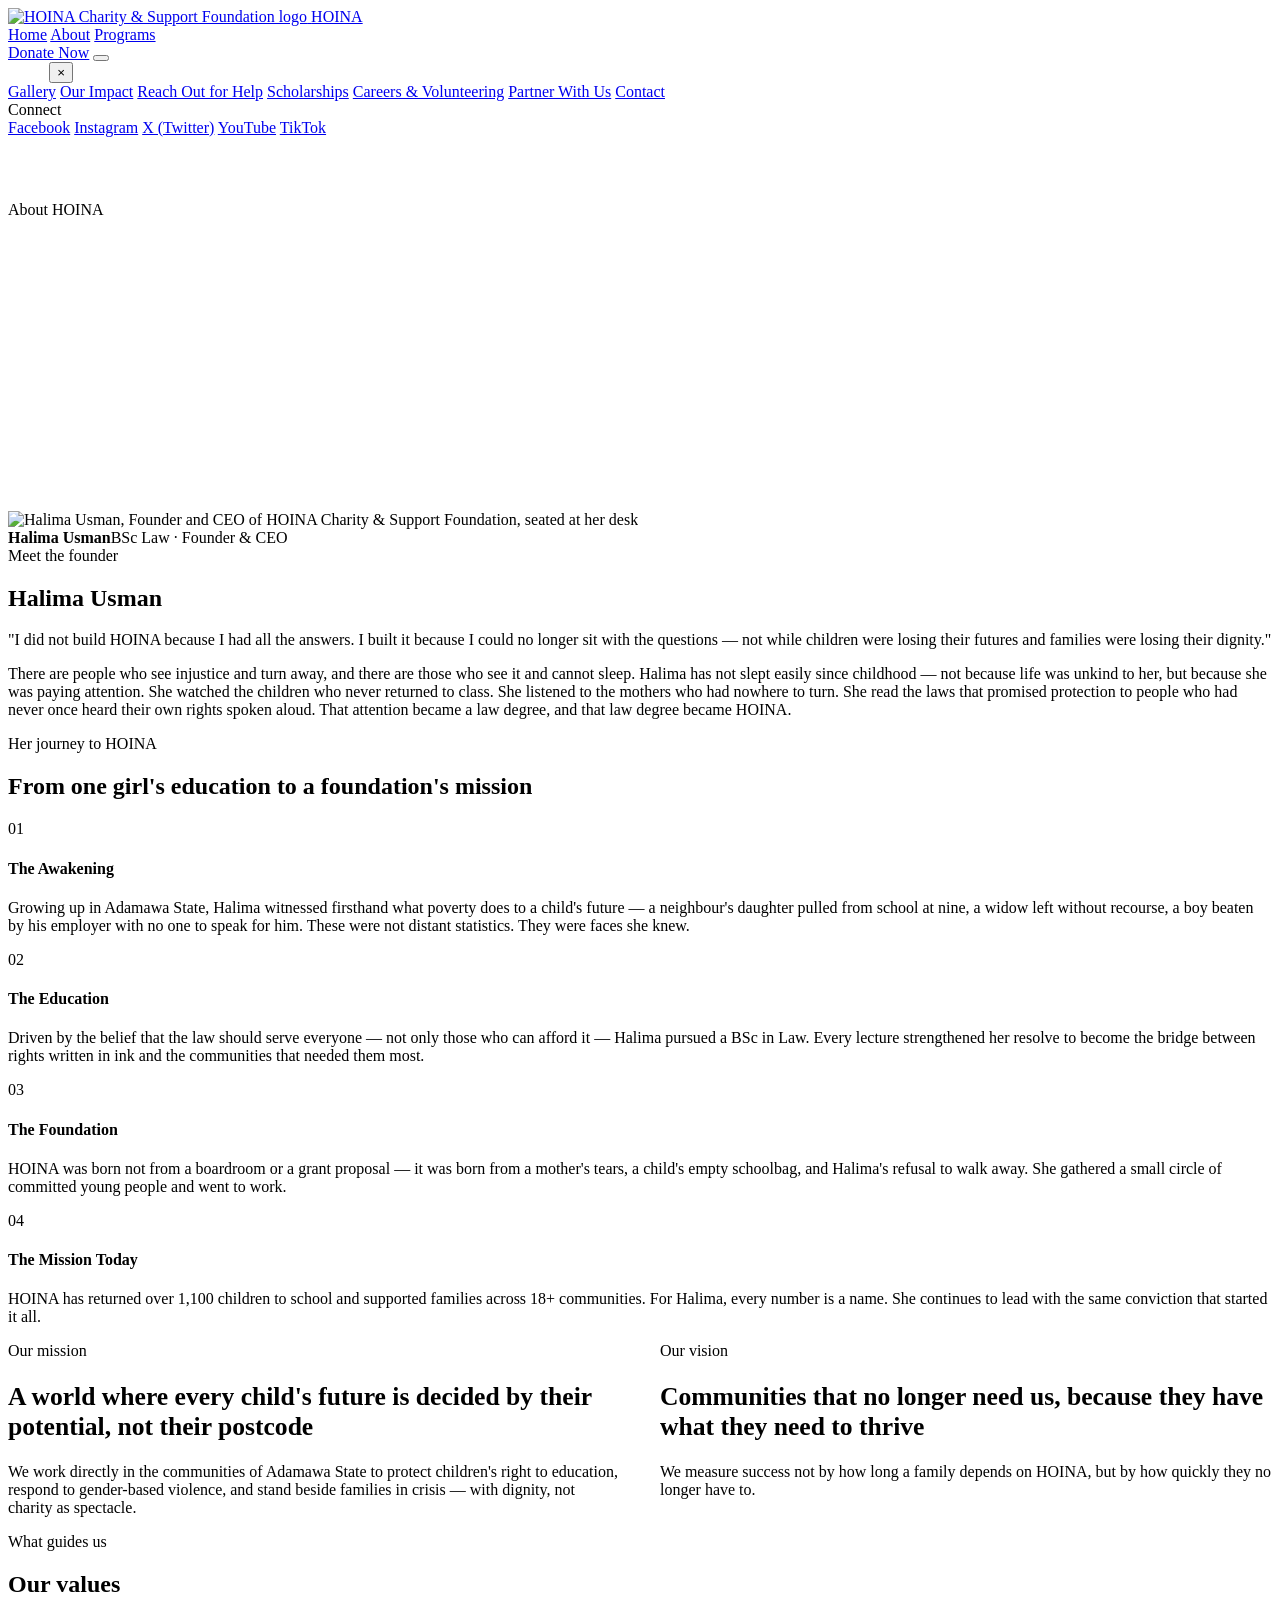
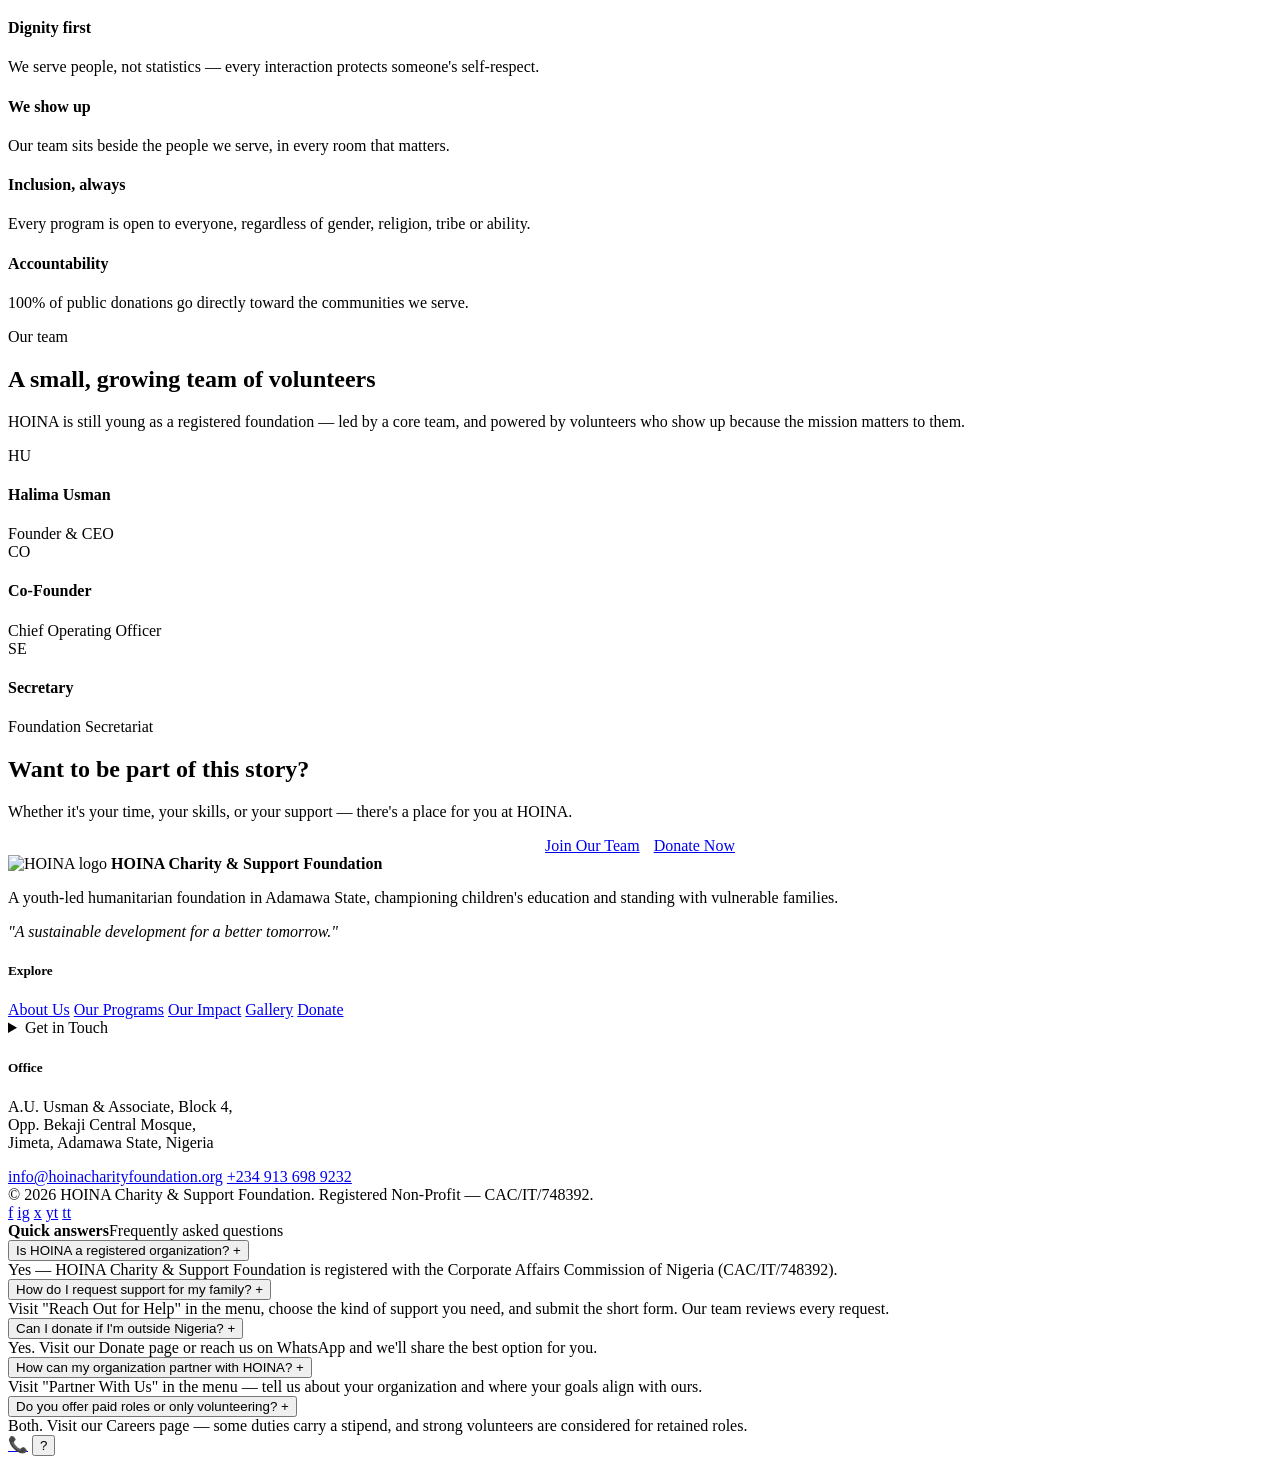
==== about.html @ e1d232d6 "Add files via upload" ====
<!doctype html>
<html lang="en">
<head>
<meta charset="UTF-8">
<meta name="viewport" content="width=device-width, initial-scale=1.0">
<title>About HOINA — Our Story &amp; Founder</title>
<meta name="description" content="Meet Halima Usman, founder of HOINA Charity & Support Foundation, and the story behind a youth-led humanitarian movement in Adamawa State.">
<link rel="icon" href="assets/img/logo.jpg">
<link rel="stylesheet" href="assets/css/styles.css">
</head>
<body>

<!-- ================= HEADER ================= -->
<header class="site-header">
  <div class="header-inner">
    <a href="index.html" class="brand">
      <img src="assets/img/logo.jpg" alt="HOINA Charity & Support Foundation logo">
      <span class="brand-name">HOINA</span>
    </a>
    <nav class="main-nav">
      <a href="index.html" class="nav-link">Home</a>
      <a href="about.html" class="nav-link">About</a>
      <a href="programs.html" class="nav-link">Programs</a>
    </nav>
    <div class="header-actions">
      <a href="donate.html" class="btn btn-primary">Donate Now</a>
      <button class="hamburger-btn" aria-expanded="false" aria-label="Open menu">
        <span></span><span></span><span></span>
      </button>
    </div>
  </div>
</header>

<div class="scrim"></div>
<nav class="mega-menu" aria-label="Full site menu">
  <div class="mega-menu-head">
    <span class="brand-name" style="color:#fff">Menu</span>
    <button class="mega-menu-close" aria-label="Close menu">&times;</button>
  </div>
  <a href="gallery.html">Gallery</a>
  <a href="impact.html">Our Impact</a>
  <a href="get-support.html">Reach Out for Help</a>
  <a href="scholarship.html">Scholarships</a>
  <a href="careers.html">Careers &amp; Volunteering</a>
  <a href="partner.html">Partner With Us</a>
  <a href="contact.html">Contact</a>
  <div class="menu-note">Connect</div>
  <a href="#">Facebook</a>
  <a href="#">Instagram</a>
  <a href="#">X (Twitter)</a>
  <a href="#">YouTube</a>
  <a href="#">TikTok</a>
</nav>

<!-- ================= PAGE INTRO ================= -->
<section class="section-dark" style="padding:64px 0 56px;">
  <div class="wrap" style="max-width:760px;">
    <div class="kicker">About HOINA</div>
    <h1 style="color:#fff;font-size:clamp(2rem,4vw,2.8rem);">Built by someone who refused to look away</h1>
    <p style="color:rgba(255,255,255,.78);margin-top:14px;font-size:1.08rem;">HOINA is not a foreign idea parachuted into Adamawa State. It is a daughter of this land, built by someone who knows its pain — and believes, with every fibre of her legal training, that it deserves better.</p>
  </div>
</section>

<!-- ================= FOUNDER STORY ================= -->
<section>
  <div class="wrap founder-block">
    <div class="founder-photo">
      <img src="assets/img/founder-halima.jpg" alt="Halima Usman, Founder and CEO of HOINA Charity & Support Foundation, seated at her desk">
      <div class="tag"><strong>Halima Usman</strong><span>BSc Law · Founder &amp; CEO</span></div>
    </div>
    <div>
      <div class="kicker">Meet the founder</div>
      <h2>Halima Usman</h2>
      <p class="pull-quote">"I did not build HOINA because I had all the answers. I built it because I could no longer sit with the questions — not while children were losing their futures and families were losing their dignity."</p>
      <p style="color:var(--slate);">There are people who see injustice and turn away, and there are those who see it and cannot sleep. Halima has not slept easily since childhood — not because life was unkind to her, but because she was paying attention. She watched the children who never returned to class. She listened to the mothers who had nowhere to turn. She read the laws that promised protection to people who had never once heard their own rights spoken aloud. That attention became a law degree, and that law degree became HOINA.</p>
    </div>
  </div>
</section>

<!-- ================= JOURNEY TIMELINE ================= -->
<section class="section-alt">
  <div class="wrap">
    <div class="section-head">
      <div class="kicker">Her journey to HOINA</div>
      <h2>From one girl's education to a foundation's mission</h2>
    </div>
    <div class="timeline">
      <div class="timeline-item">
        <span class="num">01</span>
        <h4>The Awakening</h4>
        <p>Growing up in Adamawa State, Halima witnessed firsthand what poverty does to a child's future — a neighbour's daughter pulled from school at nine, a widow left without recourse, a boy beaten by his employer with no one to speak for him. These were not distant statistics. They were faces she knew.</p>
      </div>
      <div class="timeline-item">
        <span class="num">02</span>
        <h4>The Education</h4>
        <p>Driven by the belief that the law should serve everyone — not only those who can afford it — Halima pursued a BSc in Law. Every lecture strengthened her resolve to become the bridge between rights written in ink and the communities that needed them most.</p>
      </div>
      <div class="timeline-item">
        <span class="num">03</span>
        <h4>The Foundation</h4>
        <p>HOINA was born not from a boardroom or a grant proposal — it was born from a mother's tears, a child's empty schoolbag, and Halima's refusal to walk away. She gathered a small circle of committed young people and went to work.</p>
      </div>
      <div class="timeline-item">
        <span class="num">04</span>
        <h4>The Mission Today</h4>
        <p>HOINA has returned over 1,100 children to school and supported families across 18+ communities. For Halima, every number is a name. She continues to lead with the same conviction that started it all.</p>
      </div>
    </div>
  </div>
</section>

<!-- ================= MISSION / VISION ================= -->
<section>
  <div class="wrap" style="display:grid;grid-template-columns:1fr 1fr;gap:40px;">
    <div>
      <div class="kicker">Our mission</div>
      <h2 style="font-size:1.6rem;">A world where every child's future is decided by their potential, not their postcode</h2>
      <p style="color:var(--slate);margin-top:12px;">We work directly in the communities of Adamawa State to protect children's right to education, respond to gender-based violence, and stand beside families in crisis — with dignity, not charity as spectacle.</p>
    </div>
    <div>
      <div class="kicker">Our vision</div>
      <h2 style="font-size:1.6rem;">Communities that no longer need us, because they have what they need to thrive</h2>
      <p style="color:var(--slate);margin-top:12px;">We measure success not by how long a family depends on HOINA, but by how quickly they no longer have to.</p>
    </div>
  </div>
</section>

<!-- ================= VALUES ================= -->
<section class="section-alt">
  <div class="wrap">
    <div class="section-head">
      <div class="kicker">What guides us</div>
      <h2>Our values</h2>
    </div>
    <div class="value-grid">
      <div class="value-card"><span class="dot" style="background:var(--blue)"></span><h4>Dignity first</h4><p>We serve people, not statistics — every interaction protects someone's self-respect.</p></div>
      <div class="value-card"><span class="dot" style="background:var(--magenta)"></span><h4>We show up</h4><p>Our team sits beside the people we serve, in every room that matters.</p></div>
      <div class="value-card"><span class="dot" style="background:var(--violet)"></span><h4>Inclusion, always</h4><p>Every program is open to everyone, regardless of gender, religion, tribe or ability.</p></div>
      <div class="value-card"><span class="dot" style="background:var(--orange)"></span><h4>Accountability</h4><p>100% of public donations go directly toward the communities we serve.</p></div>
    </div>
  </div>
</section>

<!-- ================= TEAM ================= -->
<section>
  <div class="wrap">
    <div class="section-head">
      <div class="kicker">Our team</div>
      <h2>A small, growing team of volunteers</h2>
      <p>HOINA is still young as a registered foundation — led by a core team, and powered by volunteers who show up because the mission matters to them.</p>
    </div>
    <div class="team-grid">
      <div class="team-card">
        <div class="avatar">HU</div>
        <h4>Halima Usman</h4>
        <span>Founder &amp; CEO</span>
      </div>
      <div class="team-card">
        <div class="avatar">CO</div>
        <h4>Co-Founder</h4>
        <span>Chief Operating Officer</span>
      </div>
      <div class="team-card">
        <div class="avatar">SE</div>
        <h4>Secretary</h4>
        <span>Foundation Secretariat</span>
      </div>
    </div>
  </div>
</section>

<!-- ================= CTA ================= -->
<section class="cta-banner">
  <h2>Want to be part of this story?</h2>
  <p>Whether it's your time, your skills, or your support — there's a place for you at HOINA.</p>
  <div style="display:flex;gap:14px;justify-content:center;flex-wrap:wrap;">
    <a href="careers.html" class="btn btn-primary">Join Our Team</a>
    <a href="donate.html" class="btn btn-outline">Donate Now</a>
  </div>
</section>

<!-- ================= FOOTER ================= -->
<footer class="site-footer">
  <div class="wrap footer-grid">
    <div class="footer-col">
      <div class="footer-brand">
        <img src="assets/img/logo.jpg" alt="HOINA logo">
        <strong>HOINA Charity &amp; Support Foundation</strong>
      </div>
      <p>A youth-led humanitarian foundation in Adamawa State, championing children's education and standing with vulnerable families.</p>
      <p style="font-style:italic;color:var(--gold)">"A sustainable development for a better tomorrow."</p>
    </div>
    <div class="footer-col">
      <h5>Explore</h5>
      <a href="about.html">About Us</a>
      <a href="programs.html">Our Programs</a>
      <a href="impact.html">Our Impact</a>
      <a href="gallery.html">Gallery</a>
      <a href="donate.html">Donate</a>
    </div>
    <div class="footer-col">
      <details class="footer-dropdown">
        <summary>Get in Touch</summary>
        <a href="careers.html">Careers &amp; Volunteering</a>
        <a href="scholarship.html">Scholarships</a>
        <a href="get-support.html">Reach Out for Help</a>
        <a href="partner.html">Partner With Us</a>
        <a href="contact.html">Contact Us</a>
      </details>
    </div>
    <div class="footer-col">
      <h5>Office</h5>
      <p>A.U. Usman &amp; Associate, Block 4,<br>Opp. Bekaji Central Mosque,<br>Jimeta, Adamawa State, Nigeria</p>
      <a href="mailto:info@hoinacharityfoundation.org">info@hoinacharityfoundation.org</a>
      <a href="tel:+2349136989232">+234 913 698 9232</a>
    </div>
  </div>
  <div class="wrap footer-bottom">
    <span>© 2026 HOINA Charity &amp; Support Foundation. Registered Non-Profit — CAC/IT/748392.</span>
    <div class="footer-social">
      <a href="#" aria-label="Facebook">f</a>
      <a href="#" aria-label="Instagram">ig</a>
      <a href="#" aria-label="X">x</a>
      <a href="#" aria-label="YouTube">yt</a>
      <a href="#" aria-label="TikTok">tt</a>
    </div>
  </div>
</footer>

<!-- ================= FLOATING WIDGETS ================= -->
<div class="float-stack">
  <div class="faq-panel">
    <div class="faq-head"><strong>Quick answers</strong><span>Frequently asked questions</span></div>
    <div class="faq-body">
      <div class="faq-item">
        <button class="faq-q">Is HOINA a registered organization? <span>+</span></button>
        <div class="faq-a">Yes — HOINA Charity &amp; Support Foundation is registered with the Corporate Affairs Commission of Nigeria (CAC/IT/748392).</div>
      </div>
      <div class="faq-item">
        <button class="faq-q">How do I request support for my family? <span>+</span></button>
        <div class="faq-a">Visit "Reach Out for Help" in the menu, choose the kind of support you need, and submit the short form. Our team reviews every request.</div>
      </div>
      <div class="faq-item">
        <button class="faq-q">Can I donate if I'm outside Nigeria? <span>+</span></button>
        <div class="faq-a">Yes. Visit our Donate page or reach us on WhatsApp and we'll share the best option for you.</div>
      </div>
      <div class="faq-item">
        <button class="faq-q">How can my organization partner with HOINA? <span>+</span></button>
        <div class="faq-a">Visit "Partner With Us" in the menu — tell us about your organization and where your goals align with ours.</div>
      </div>
      <div class="faq-item">
        <button class="faq-q">Do you offer paid roles or only volunteering? <span>+</span></button>
        <div class="faq-a">Both. Visit our Careers page — some duties carry a stipend, and strong volunteers are considered for retained roles.</div>
      </div>
    </div>
  </div>
  <a class="float-btn float-whatsapp" href="https://wa.me/2349136989232" target="_blank" rel="noopener" aria-label="Chat on WhatsApp">&#128222;</a>
  <button class="float-btn float-faq" aria-label="Open frequently asked questions">?</button>
</div>

<script src="assets/js/main.js"></script>
</body>
</html>
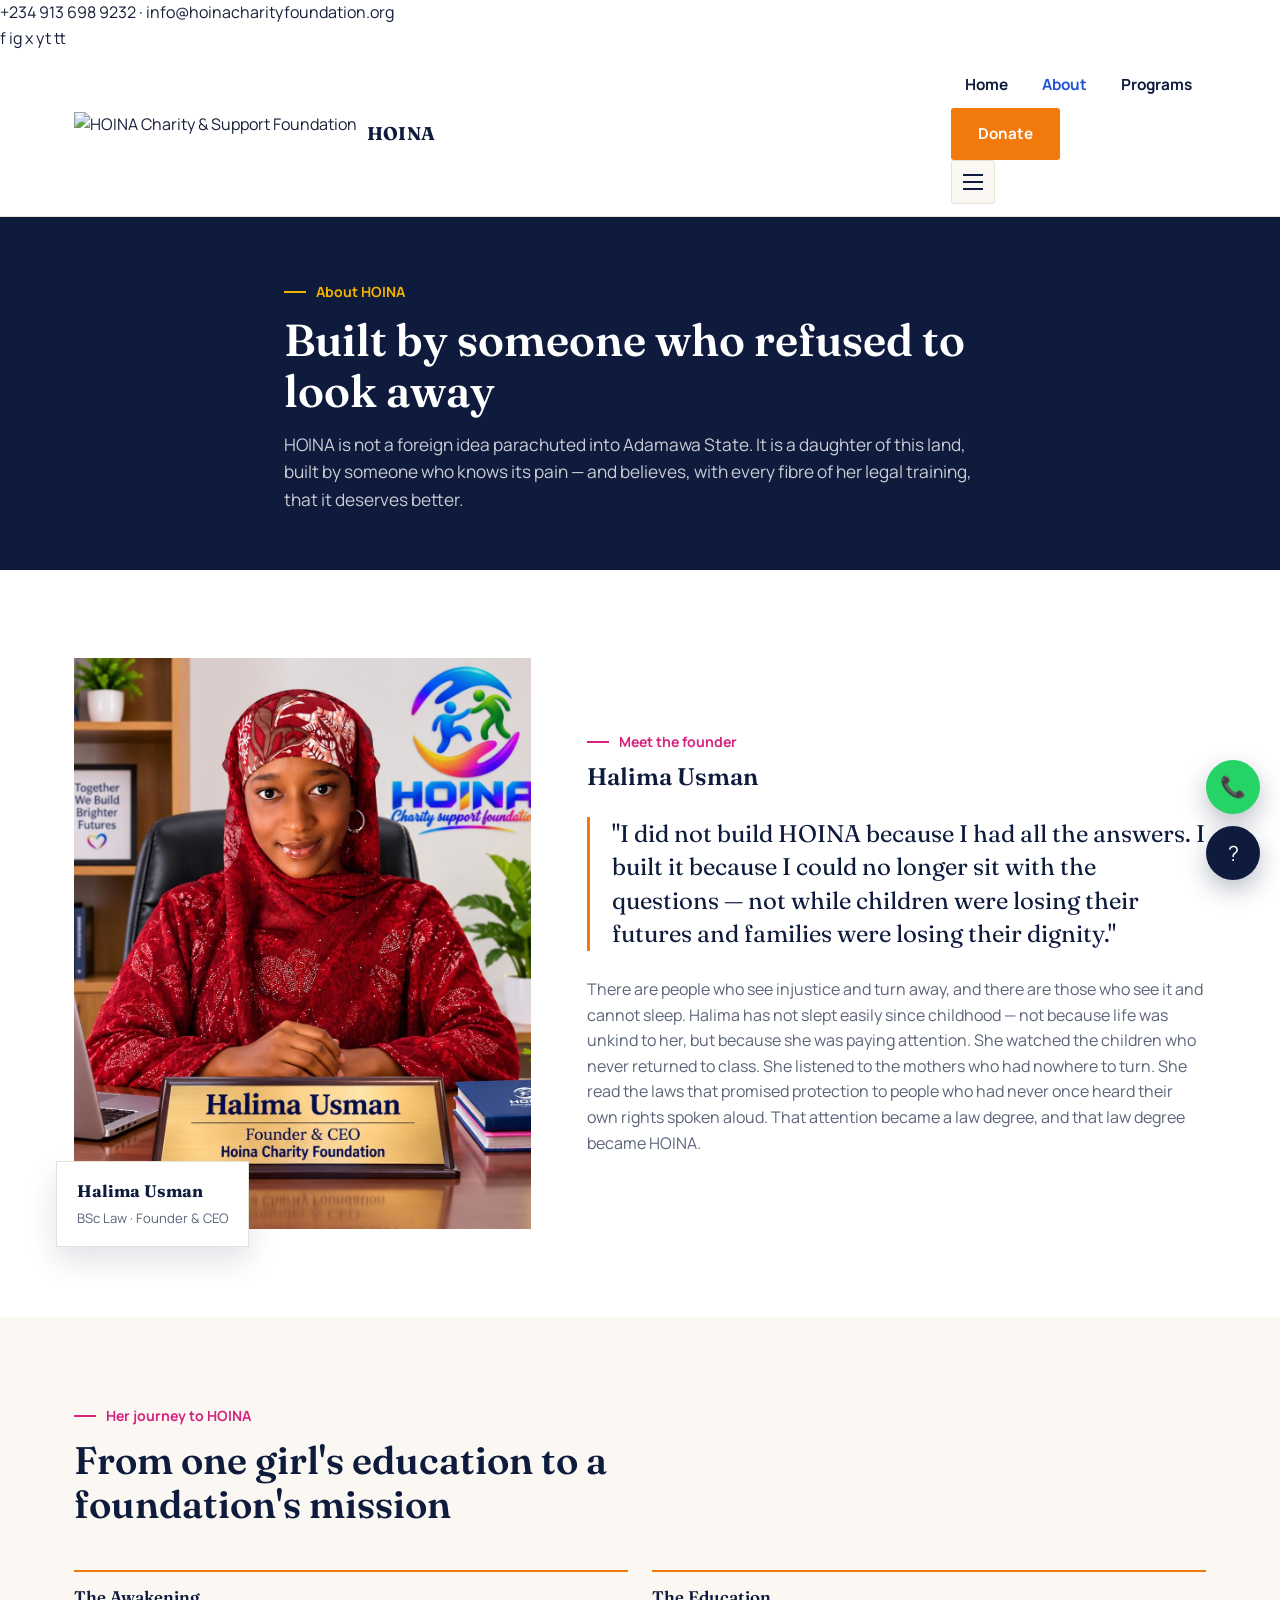
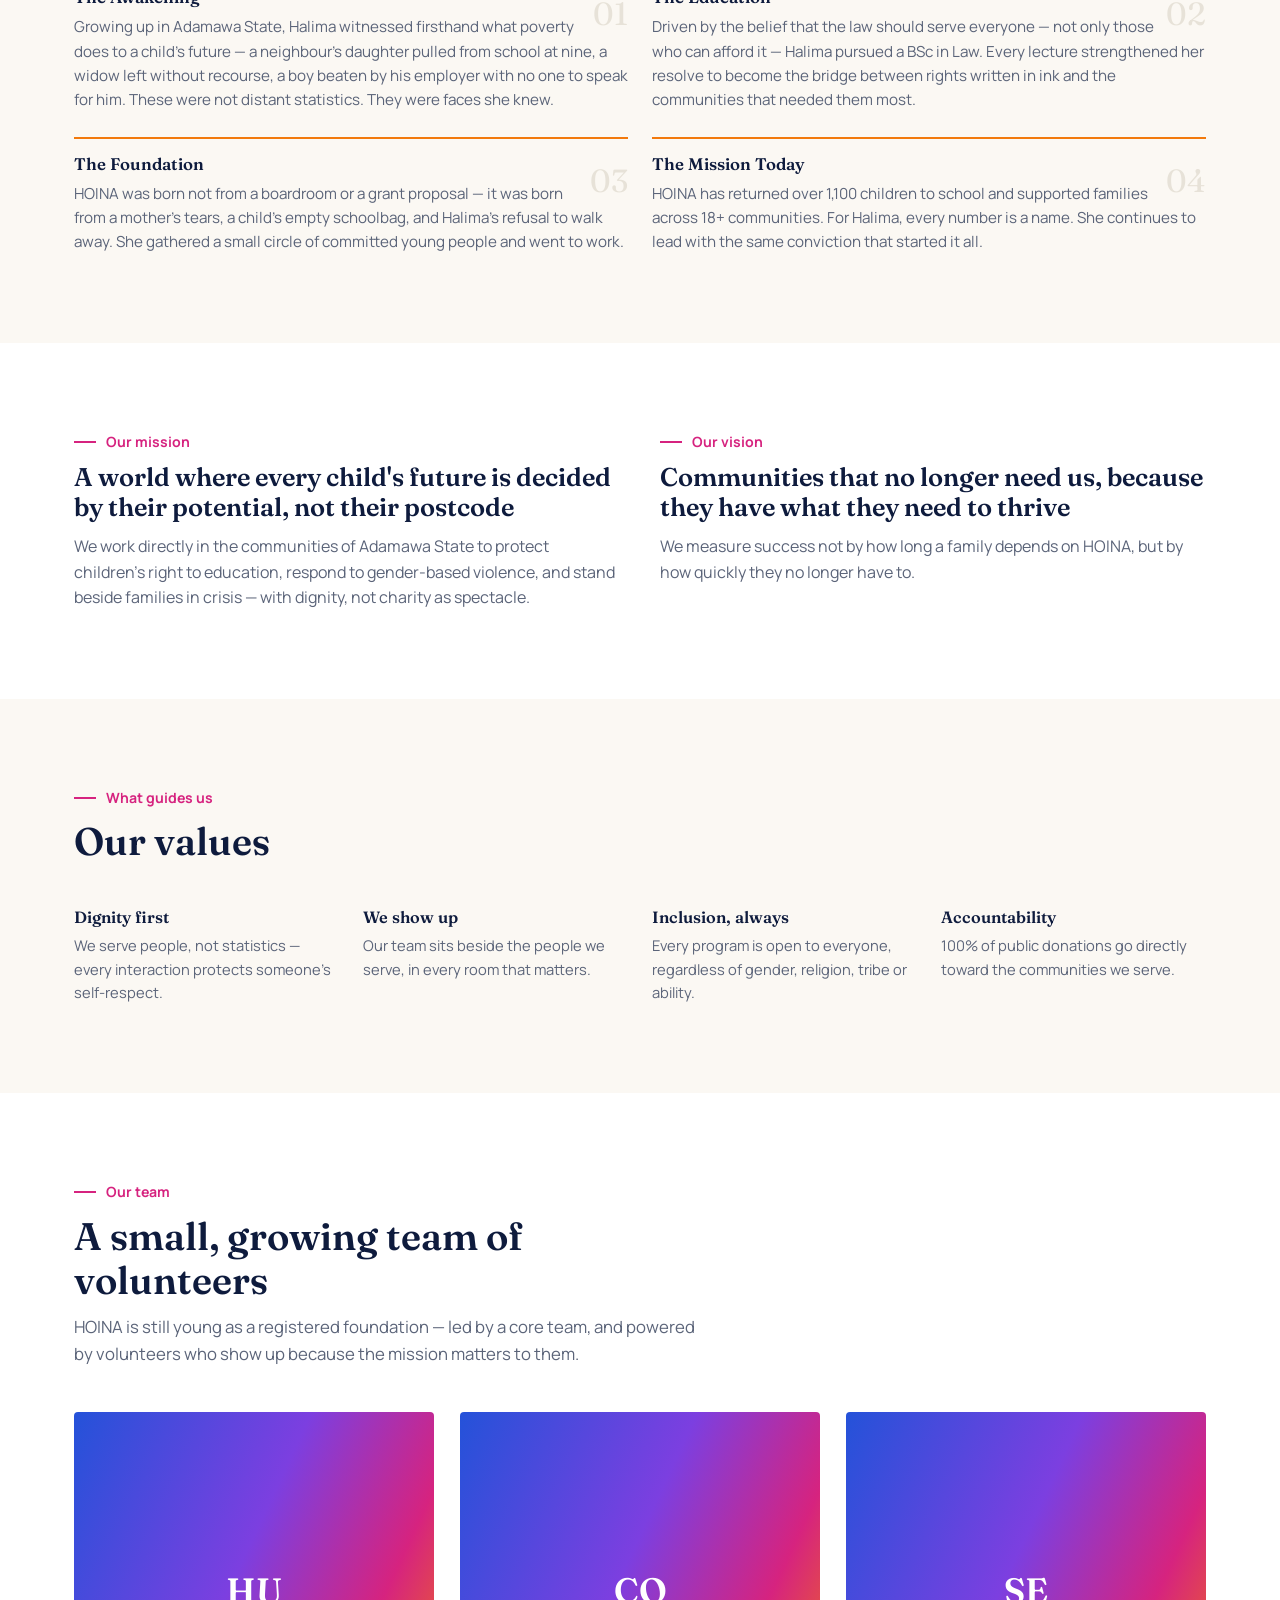
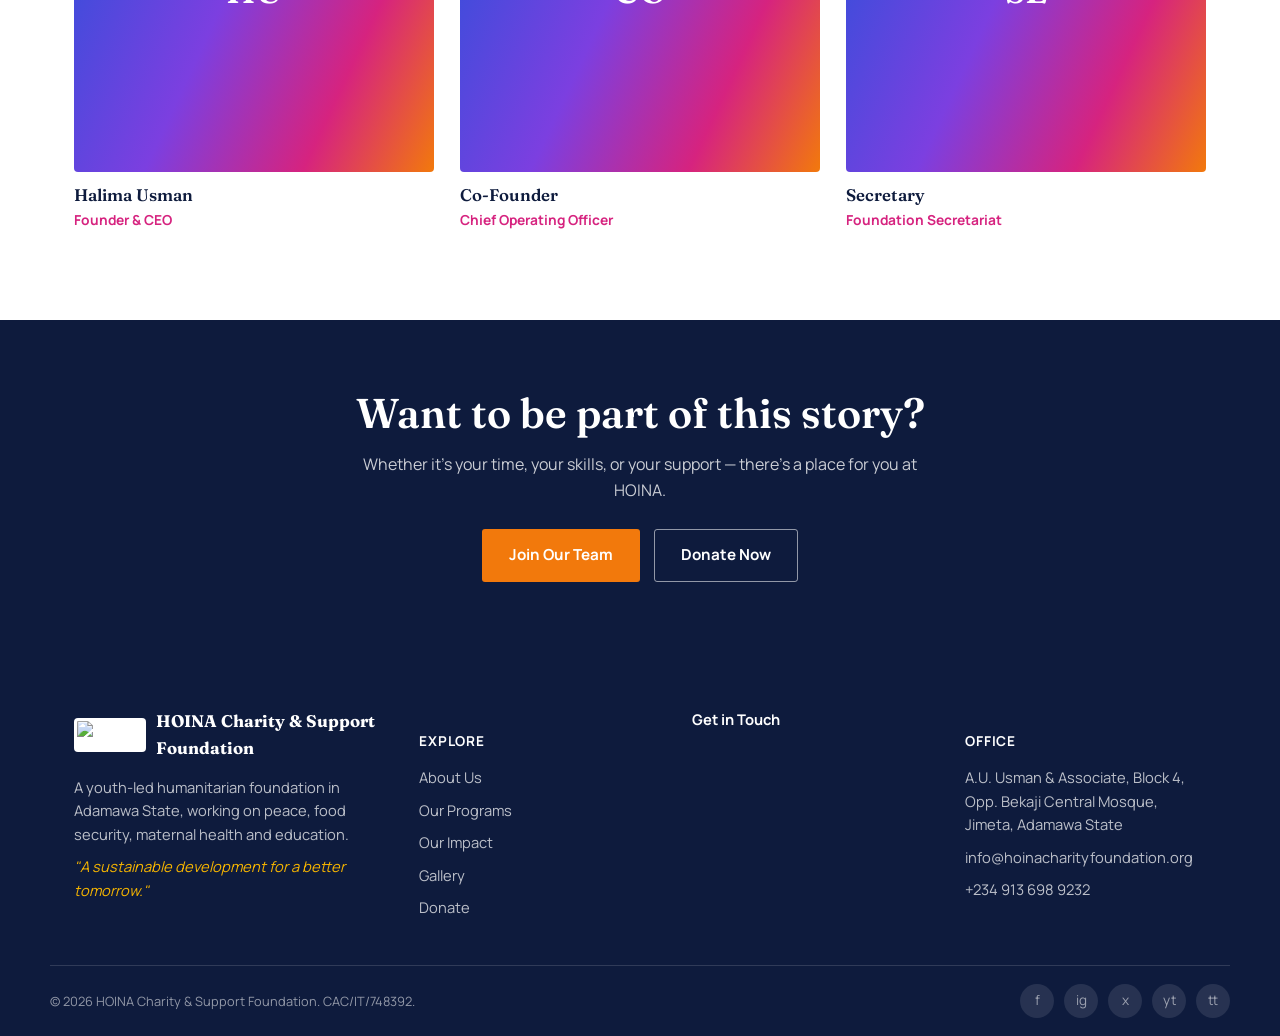
==== commit 6d4dc332: "Add files via upload" ====
--- a/about.html
+++ b/about.html
@@ -5,25 +5,43 @@
 <meta name="viewport" content="width=device-width, initial-scale=1.0">
 <title>About HOINA — Our Story &amp; Founder</title>
 <meta name="description" content="Meet Halima Usman, founder of HOINA Charity & Support Foundation, and the story behind a youth-led humanitarian movement in Adamawa State.">
-<link rel="icon" href="assets/img/logo.jpg">
+<link rel="icon" href="assets/img/icon-only.png">
 <link rel="stylesheet" href="assets/css/styles.css">
 </head>
 <body>
+
+<!-- ================= TOP BAR ================= -->
+<div class="top-bar">
+  <div class="top-bar-inner">
+    <div class="top-bar-contact">
+      <a href="tel:+2349136989232">+234 913 698 9232</a>
+      <span class="hide-mobile">·</span>
+      <a href="mailto:info@hoinacharityfoundation.org" class="hide-mobile">info@hoinacharityfoundation.org</a>
+    </div>
+    <div class="top-bar-social">
+      <a href="https://facebook.com" target="_blank" rel="noopener" aria-label="Facebook">f</a>
+      <a href="https://instagram.com" target="_blank" rel="noopener" aria-label="Instagram">ig</a>
+      <a href="https://x.com" target="_blank" rel="noopener" aria-label="X">x</a>
+      <a href="https://youtube.com" target="_blank" rel="noopener" aria-label="YouTube">yt</a>
+      <a href="https://tiktok.com" target="_blank" rel="noopener" aria-label="TikTok">tt</a>
+    </div>
+  </div>
+</div>
 
 <!-- ================= HEADER ================= -->
 <header class="site-header">
   <div class="header-inner">
     <a href="index.html" class="brand">
-      <img src="assets/img/logo.jpg" alt="HOINA Charity & Support Foundation logo">
+      <img src="assets/img/icon-only.png" alt="HOINA Charity & Support Foundation">
       <span class="brand-name">HOINA</span>
     </a>
-    <nav class="main-nav">
-      <a href="index.html" class="nav-link">Home</a>
-      <a href="about.html" class="nav-link">About</a>
-      <a href="programs.html" class="nav-link">Programs</a>
-    </nav>
-    <div class="header-actions">
-      <a href="donate.html" class="btn btn-primary">Donate Now</a>
+    <div class="nav-actions-group">
+      <nav class="main-nav">
+        <a href="index.html" class="nav-link">Home</a>
+        <a href="about.html" class="nav-link">About</a>
+        <a href="programs.html" class="nav-link">Programs</a>
+      </nav>
+      <a href="donate.html" class="btn btn-primary header-donate">Donate</a>
       <button class="hamburger-btn" aria-expanded="false" aria-label="Open menu">
         <span></span><span></span><span></span>
       </button>
@@ -37,6 +55,7 @@
     <span class="brand-name" style="color:#fff">Menu</span>
     <button class="mega-menu-close" aria-label="Close menu">&times;</button>
   </div>
+  <a href="programs.html">Our Programs</a>
   <a href="gallery.html">Gallery</a>
   <a href="impact.html">Our Impact</a>
   <a href="get-support.html">Reach Out for Help</a>
@@ -45,11 +64,11 @@
   <a href="partner.html">Partner With Us</a>
   <a href="contact.html">Contact</a>
   <div class="menu-note">Connect</div>
-  <a href="#">Facebook</a>
-  <a href="#">Instagram</a>
-  <a href="#">X (Twitter)</a>
-  <a href="#">YouTube</a>
-  <a href="#">TikTok</a>
+  <a href="https://facebook.com" target="_blank" rel="noopener">Facebook</a>
+  <a href="https://instagram.com" target="_blank" rel="noopener">Instagram</a>
+  <a href="https://x.com" target="_blank" rel="noopener">X (Twitter)</a>
+  <a href="https://youtube.com" target="_blank" rel="noopener">YouTube</a>
+  <a href="https://tiktok.com" target="_blank" rel="noopener">TikTok</a>
 </nav>
 
 <!-- ================= PAGE INTRO ================= -->
@@ -181,13 +200,14 @@
 
 <!-- ================= FOOTER ================= -->
 <footer class="site-footer">
+  <div class="footer-inner-pad">
   <div class="wrap footer-grid">
     <div class="footer-col">
       <div class="footer-brand">
-        <img src="assets/img/logo.jpg" alt="HOINA logo">
+        <img src="assets/img/icon-only.png" alt="HOINA logo">
         <strong>HOINA Charity &amp; Support Foundation</strong>
       </div>
-      <p>A youth-led humanitarian foundation in Adamawa State, championing children's education and standing with vulnerable families.</p>
+      <p>A youth-led humanitarian foundation in Adamawa State, working on peace, food security, maternal health and education.</p>
       <p style="font-style:italic;color:var(--gold)">"A sustainable development for a better tomorrow."</p>
     </div>
     <div class="footer-col">
@@ -210,20 +230,21 @@
     </div>
     <div class="footer-col">
       <h5>Office</h5>
-      <p>A.U. Usman &amp; Associate, Block 4,<br>Opp. Bekaji Central Mosque,<br>Jimeta, Adamawa State, Nigeria</p>
+      <p>A.U. Usman &amp; Associate, Block 4, Opp. Bekaji Central Mosque, Jimeta, Adamawa State</p>
       <a href="mailto:info@hoinacharityfoundation.org">info@hoinacharityfoundation.org</a>
       <a href="tel:+2349136989232">+234 913 698 9232</a>
     </div>
   </div>
   <div class="wrap footer-bottom">
-    <span>© 2026 HOINA Charity &amp; Support Foundation. Registered Non-Profit — CAC/IT/748392.</span>
+    <span>© 2026 HOINA Charity &amp; Support Foundation. CAC/IT/748392.</span>
     <div class="footer-social">
-      <a href="#" aria-label="Facebook">f</a>
-      <a href="#" aria-label="Instagram">ig</a>
-      <a href="#" aria-label="X">x</a>
-      <a href="#" aria-label="YouTube">yt</a>
-      <a href="#" aria-label="TikTok">tt</a>
-    </div>
+      <a href="https://facebook.com" target="_blank" rel="noopener" aria-label="Facebook">f</a>
+      <a href="https://instagram.com" target="_blank" rel="noopener" aria-label="Instagram">ig</a>
+      <a href="https://x.com" target="_blank" rel="noopener" aria-label="X">x</a>
+      <a href="https://youtube.com" target="_blank" rel="noopener" aria-label="YouTube">yt</a>
+      <a href="https://tiktok.com" target="_blank" rel="noopener" aria-label="TikTok">tt</a>
+    </div>
+  </div>
   </div>
 </footer>
 
--- a/assets/css/styles.css
+++ b/assets/css/styles.css
@@ -0,0 +1,302 @@
+/* =========================================================
+   HOINA Charity & Support Foundation — Shared Styles
+   ========================================================= */
+
+@import url('https://fonts.googleapis.com/css2?family=Fraunces:opsz,wght@9..144,400;9..144,500;9..144,600;9..144,700&family=Manrope:wght@400;500;600;700;800&display=swap');
+
+:root{
+  /* --- Brand palette, drawn from the HOINA mark --- */
+  --navy:        #0E1B3D;
+  --navy-2:      #16255C;
+  --blue:        #2452D9;
+  --violet:      #7C3FE0;
+  --magenta:     #D6237F;
+  --orange:      #F2790C;
+  --gold:        #F5B400;
+
+  --cream:       #FBF8F3;
+  --white:       #FFFFFF;
+  --ink:         #17203A;
+  --slate:       #5B6479;
+  --line:        #E7E2D8;
+
+  --grad-brand: linear-gradient(115deg, var(--blue) 0%, var(--violet) 45%, var(--magenta) 75%, var(--orange) 100%);
+
+  --serif: 'Fraunces', Georgia, serif;
+  --sans: 'Manrope', -apple-system, BlinkMacSystemFont, 'Segoe UI', sans-serif;
+
+  --max: 1180px;
+  --radius: 4px;
+}
+
+*,*::before,*::after{ box-sizing:border-box; }
+html{ scroll-behavior:smooth; }
+body{
+  margin:0;
+  font-family:var(--sans);
+  color:var(--ink);
+  background:var(--white);
+  line-height:1.6;
+  -webkit-font-smoothing:antialiased;
+}
+img{ max-width:100%; display:block; }
+a{ color:inherit; text-decoration:none; }
+ul{ margin:0; padding:0; list-style:none; }
+h1,h2,h3,h4{ font-family:var(--serif); font-weight:600; line-height:1.15; margin:0; color:var(--navy); }
+p{ margin:0; }
+button{ font-family:inherit; cursor:pointer; }
+:focus-visible{ outline:3px solid var(--gold); outline-offset:2px; }
+
+.wrap{ max-width:var(--max); margin:0 auto; padding:0 24px; }
+
+@media (prefers-reduced-motion: reduce){
+  *{ animation-duration:0.01ms !important; animation-iteration-count:1 !important; transition-duration:0.01ms !important; scroll-behavior:auto !important; }
+}
+
+/* ---------- Buttons ---------- */
+.btn{
+  display:inline-flex; align-items:center; gap:8px;
+  padding:13px 26px;
+  font-family:var(--sans); font-weight:700; font-size:0.95rem;
+  border-radius:3px; border:1.5px solid transparent;
+  transition:transform .15s ease, box-shadow .15s ease, background .15s ease, color .15s ease;
+  white-space:nowrap;
+}
+.btn-primary{ background:var(--orange); color:var(--white); }
+.btn-primary:hover{ background:#d96805; transform:translateY(-1px); box-shadow:0 8px 20px rgba(242,121,12,.28); }
+.btn-outline{ border-color:rgba(255,255,255,.55); color:var(--white); }
+.btn-outline:hover{ background:rgba(255,255,255,.12); }
+.btn-dark{ background:var(--navy); color:var(--white); }
+.btn-dark:hover{ background:var(--navy-2); }
+.btn-ghost{ color:var(--blue); font-weight:700; }
+.btn-ghost:hover{ text-decoration:underline; }
+.btn-block{ width:100%; justify-content:center; }
+
+/* ---------- Header ---------- */
+.site-header{
+  position:sticky; top:0; z-index:200;
+  background:var(--white);
+  border-bottom:1px solid var(--line);
+}
+.header-inner{
+  display:flex; align-items:center; justify-content:space-between;
+  padding:12px 24px;
+  max-width:var(--max); margin:0 auto;
+}
+.brand{ display:flex; align-items:center; gap:10px; }
+.brand img{ height:44px; width:auto; }
+.brand-name{ font-family:var(--serif); font-weight:700; font-size:1.15rem; color:var(--navy); letter-spacing:.2px; }
+
+.main-nav{ display:flex; align-items:center; gap:6px; }
+.main-nav a.nav-link{
+  padding:10px 14px; font-weight:700; font-size:.96rem; color:var(--navy); border-radius:3px;
+}
+.main-nav a.nav-link:hover{ color:var(--blue); }
+.main-nav a.nav-link.is-active{ color:var(--blue); }
+
+.header-actions{ display:flex; align-items:center; gap:10px; }
+
+/* Hamburger */
+.hamburger-btn{
+  display:flex; flex-direction:column; justify-content:center; align-items:center;
+  gap:5px; width:44px; height:44px; background:var(--cream); border:1px solid var(--line); border-radius:3px;
+}
+.hamburger-btn span{ width:20px; height:2px; background:var(--navy); display:block; transition:transform .2s ease, opacity .2s ease; }
+.hamburger-btn[aria-expanded="true"] span:nth-child(1){ transform:translateY(7px) rotate(45deg); }
+.hamburger-btn[aria-expanded="true"] span:nth-child(2){ opacity:0; }
+.hamburger-btn[aria-expanded="true"] span:nth-child(3){ transform:translateY(-7px) rotate(-45deg); }
+
+.mega-menu{
+  position:fixed; inset:0 0 0 auto; top:0;
+  width:min(360px, 92vw); height:100%;
+  background:var(--navy); color:var(--white);
+  transform:translateX(100%); transition:transform .3s ease;
+  z-index:300; overflow-y:auto;
+  padding:22px;
+}
+.mega-menu.is-open{ transform:translateX(0); }
+.mega-menu-head{ display:flex; justify-content:space-between; align-items:center; margin-bottom:22px; }
+.mega-menu-close{ background:rgba(255,255,255,.1); border:none; color:var(--white); width:38px; height:38px; border-radius:3px; font-size:1.2rem; }
+.mega-menu a{
+  display:block; padding:14px 4px; font-weight:700; font-size:1.05rem;
+  border-bottom:1px solid rgba(255,255,255,.12);
+}
+.mega-menu a:hover{ color:var(--gold); }
+.mega-menu .menu-note{ font-family:var(--sans); font-weight:500; font-size:.85rem; color:rgba(255,255,255,.6); margin:22px 0 8px; text-transform:uppercase; letter-spacing:.06em; }
+.scrim{ position:fixed; inset:0; background:rgba(14,27,61,.5); opacity:0; pointer-events:none; transition:opacity .3s ease; z-index:250; }
+.scrim.is-open{ opacity:1; pointer-events:auto; }
+
+/* ---------- Hero (split) ---------- */
+.hero{
+  display:grid; grid-template-columns:1.05fr 1fr;
+  background:var(--navy); color:var(--white); min-height:640px;
+}
+.hero-copy{ display:flex; flex-direction:column; justify-content:center; padding:64px 48px 64px 5vw; gap:22px; max-width:640px; }
+.hero-eyebrow{ display:flex; align-items:center; gap:10px; color:var(--gold); font-weight:700; font-size:.92rem; }
+.hero-eyebrow::before{ content:""; width:26px; height:2px; background:var(--gold); display:block; }
+.hero-copy h1{ color:var(--white); font-size:clamp(2.2rem, 4.2vw, 3.4rem); }
+.hero-copy h1 em{ font-style:italic; color:var(--gold); }
+.hero-copy .lede{ font-size:1.1rem; color:rgba(255,255,255,.82); max-width:52ch; }
+.hero-cta{ display:flex; gap:14px; flex-wrap:wrap; margin-top:6px; }
+.hero-stats{ display:flex; gap:28px; margin-top:18px; flex-wrap:wrap; }
+.hero-stats div{ border-left:2px solid rgba(255,255,255,.25); padding-left:12px; }
+.hero-stats strong{ display:block; font-family:var(--serif); font-size:1.3rem; color:var(--gold); }
+.hero-stats span{ font-size:.82rem; color:rgba(255,255,255,.7); }
+
+.hero-visual{ position:relative; overflow:hidden; }
+.hero-visual .slide{
+  position:absolute; inset:0; background-size:cover; background-position:center;
+  opacity:0; transition:opacity 1.6s ease;
+}
+.hero-visual .slide.is-active{ opacity:1; }
+.hero-visual::after{
+  content:""; position:absolute; inset:0;
+  background:linear-gradient(90deg, var(--navy) 0%, rgba(14,27,61,0) 18%);
+}
+
+@media (max-width: 880px){
+  .hero{ grid-template-columns:1fr; }
+  .hero-visual{ height:280px; order:-1; }
+  .hero-copy{ padding:40px 20px; max-width:100%; }
+}
+
+/* ---------- Sections ---------- */
+section{ padding:88px 0; }
+.section-alt{ background:var(--cream); }
+.section-dark{ background:var(--navy); color:var(--white); }
+.section-dark h2{ color:var(--white); }
+.section-head{ max-width:640px; margin-bottom:44px; }
+.kicker{ display:flex; align-items:center; gap:10px; color:var(--magenta); font-weight:700; font-size:.88rem; margin-bottom:10px; }
+.kicker::before{ content:""; width:22px; height:2px; background:var(--magenta); display:block; }
+.section-dark .kicker{ color:var(--gold); }
+.section-dark .kicker::before{ background:var(--gold); }
+.section-head h2{ font-size:clamp(1.7rem, 3vw, 2.4rem); }
+.section-head p{ color:var(--slate); margin-top:12px; font-size:1.05rem; }
+.section-dark .section-head p{ color:rgba(255,255,255,.75); }
+
+/* ---------- Programs grid ---------- */
+.programs-grid{ display:grid; grid-template-columns:repeat(3, 1fr); gap:2px; background:var(--line); border:1px solid var(--line); }
+.program-tile{ background:var(--white); padding:32px 28px; display:flex; flex-direction:column; gap:12px; transition:background .2s ease; }
+.program-tile:hover{ background:var(--cream); }
+.program-tile .tile-icon{ width:42px; height:42px; border-radius:50%; display:flex; align-items:center; justify-content:center; font-size:1.2rem; color:var(--white); }
+.program-tile h3{ font-size:1.12rem; }
+.program-tile p{ color:var(--slate); font-size:.95rem; }
+.program-tile .tile-link{ margin-top:auto; font-weight:700; color:var(--blue); font-size:.9rem; }
+@media (max-width:900px){ .programs-grid{ grid-template-columns:1fr 1fr; } }
+@media (max-width:560px){ .programs-grid{ grid-template-columns:1fr; } }
+
+/* ---------- Stats strip ---------- */
+.stats-row{ display:grid; grid-template-columns:repeat(4,1fr); gap:0; border-top:1px solid rgba(255,255,255,.18); }
+.stat-block{ padding:32px 24px; border-right:1px solid rgba(255,255,255,.18); }
+.stat-block:last-child{ border-right:none; }
+.stat-block strong{ font-family:var(--serif); font-size:2.2rem; color:var(--gold); display:block; }
+.stat-block span{ font-size:.9rem; color:rgba(255,255,255,.78); }
+@media (max-width:760px){ .stats-row{ grid-template-columns:1fr 1fr; } .stat-block{ border-bottom:1px solid rgba(255,255,255,.18); } }
+
+/* ---------- Testimonials ---------- */
+.testimonial-grid{ display:grid; grid-template-columns:1fr 1fr; gap:28px; }
+.testimonial{ background:var(--white); border:1px solid var(--line); padding:30px; position:relative; }
+.testimonial .mark{ font-family:var(--serif); font-size:2.6rem; color:var(--gold); line-height:1; margin-bottom:6px; display:block; }
+.testimonial p{ font-size:1.05rem; color:var(--ink); font-style:italic; }
+.testimonial footer{ margin-top:18px; font-size:.88rem; color:var(--slate); font-weight:700; }
+@media (max-width:760px){ .testimonial-grid{ grid-template-columns:1fr; } }
+
+/* ---------- Photo band ---------- */
+.photo-band{ display:grid; grid-template-columns:1fr 1fr 1fr; gap:2px; }
+.photo-band img{ height:260px; width:100%; object-fit:cover; }
+
+/* ---------- Partners strip ---------- */
+.partners-strip{ display:flex; flex-wrap:wrap; gap:14px; }
+.partner-chip{ border:1px solid var(--line); padding:10px 16px; font-weight:700; font-size:.88rem; color:var(--navy); border-radius:100px; }
+
+/* ---------- CTA banner ---------- */
+.cta-banner{ background:var(--navy); color:var(--white); text-align:center; padding:70px 24px; }
+.cta-banner h2{ color:var(--white); font-size:clamp(1.8rem,3.4vw,2.6rem); max-width:720px; margin:0 auto; }
+.cta-banner p{ color:rgba(255,255,255,.78); max-width:560px; margin:14px auto 26px; }
+
+/* ---------- Founder / About blocks ---------- */
+.founder-block{ display:grid; grid-template-columns:.85fr 1.15fr; gap:56px; align-items:center; }
+.founder-photo{ position:relative; }
+.founder-photo img{ width:100%; object-fit:cover; aspect-ratio:4/5; }
+.founder-photo .tag{ position:absolute; left:-18px; bottom:-18px; background:var(--white); border:1px solid var(--line); padding:16px 20px; max-width:260px; box-shadow:0 14px 30px rgba(14,27,61,.12); }
+.founder-photo .tag strong{ display:block; font-family:var(--serif); color:var(--navy); font-size:1.05rem; }
+.founder-photo .tag span{ font-size:.82rem; color:var(--slate); }
+.pull-quote{ font-family:var(--serif); font-size:1.5rem; line-height:1.4; color:var(--navy); border-left:3px solid var(--orange); padding-left:22px; margin:26px 0; }
+@media (max-width:880px){ .founder-block{ grid-template-columns:1fr; } .founder-photo .tag{ position:static; margin-top:14px; max-width:none; } }
+
+.timeline{ display:grid; grid-template-columns:1fr 1fr; gap:24px; margin-top:12px; }
+.timeline-item{ border-top:2px solid var(--orange); padding-top:16px; }
+.timeline-item .num{ font-family:var(--serif); color:var(--line); font-size:2rem; float:right; }
+.timeline-item h4{ font-size:1.05rem; margin-bottom:8px; }
+.timeline-item p{ color:var(--slate); font-size:.95rem; }
+@media (max-width:700px){ .timeline{ grid-template-columns:1fr; } }
+
+.team-grid{ display:grid; grid-template-columns:repeat(3,1fr); gap:26px; margin-top:8px; }
+.team-card{ text-align:left; }
+.team-card .avatar{ width:100%; aspect-ratio:1; background:var(--grad-brand); border-radius:4px; display:flex; align-items:center; justify-content:center; color:#fff; font-family:var(--serif); font-size:2.2rem; font-weight:600; margin-bottom:14px; }
+.team-card h4{ font-size:1.05rem; margin-bottom:2px; }
+.team-card span{ font-size:.86rem; color:var(--magenta); font-weight:700; }
+@media (max-width:760px){ .team-grid{ grid-template-columns:1fr; } }
+
+.value-grid{ display:grid; grid-template-columns:repeat(4,1fr); gap:24px; margin-top:8px; }
+.value-card h4{ font-size:1.02rem; margin-bottom:8px; }
+.value-card p{ color:var(--slate); font-size:.92rem; }
+.value-card .dot{ width:10px; height:10px; border-radius:50%; margin-bottom:14px; }
+@media (max-width:860px){ .value-grid{ grid-template-columns:1fr 1fr; } }
+@media (max-width:520px){ .value-grid{ grid-template-columns:1fr; } }
+
+/* ---------- Footer ---------- */
+.site-footer{ background:var(--navy); color:rgba(255,255,255,.85); padding:56px 0 0; font-size:.92rem; }
+.footer-grid{ display:grid; grid-template-columns:1.3fr 1fr 1fr 1fr; gap:32px; padding-bottom:36px; border-bottom:1px solid rgba(255,255,255,.14); }
+.footer-brand{ display:flex; align-items:center; gap:10px; margin-bottom:14px; }
+.footer-brand img{ height:34px; background:#fff; border-radius:4px; padding:3px; }
+.footer-brand strong{ font-family:var(--serif); color:#fff; font-size:1.05rem; }
+.footer-col h5{ color:#fff; font-size:.85rem; text-transform:uppercase; letter-spacing:.06em; margin-bottom:14px; font-family:var(--sans); font-weight:700; }
+.footer-col a, .footer-col p{ display:block; color:rgba(255,255,255,.72); margin-bottom:9px; }
+.footer-col a:hover{ color:var(--gold); }
+.footer-dropdown summary{ cursor:pointer; list-style:none; color:#fff; font-weight:700; margin-bottom:10px; }
+.footer-dropdown summary::-webkit-details-marker{ display:none; }
+.footer-bottom{ display:flex; justify-content:space-between; align-items:center; flex-wrap:wrap; gap:10px; padding:18px 0; font-size:.8rem; color:rgba(255,255,255,.55); }
+.footer-social{ display:flex; gap:10px; }
+.footer-social a{ width:34px; height:34px; border-radius:50%; background:rgba(255,255,255,.1); display:flex; align-items:center; justify-content:center; font-size:.85rem; }
+.footer-social a:hover{ background:var(--orange); }
+@media (max-width:880px){ .footer-grid{ grid-template-columns:1fr 1fr; } }
+@media (max-width:520px){ .footer-grid{ grid-template-columns:1fr; } }
+
+/* ---------- Floating widgets ---------- */
+.float-stack{ position:fixed; right:20px; bottom:20px; display:flex; flex-direction:column; gap:12px; z-index:400; align-items:flex-end; }
+.float-btn{ width:54px; height:54px; border-radius:50%; display:flex; align-items:center; justify-content:center; box-shadow:0 10px 24px rgba(14,27,61,.28); border:none; font-size:1.3rem; }
+.float-whatsapp{ background:#25D366; color:#fff; }
+.float-faq{ background:var(--navy); color:#fff; }
+
+.faq-panel{
+  position:fixed; right:20px; bottom:90px; width:min(340px,88vw); max-height:60vh; overflow-y:auto;
+  background:#fff; border-radius:8px; box-shadow:0 22px 50px rgba(14,27,61,.3);
+  transform:translateY(12px) scale(.97); opacity:0; pointer-events:none; transition:all .2s ease; z-index:399;
+}
+.faq-panel.is-open{ transform:translateY(0) scale(1); opacity:1; pointer-events:auto; }
+.faq-head{ background:var(--navy); color:#fff; padding:16px 18px; border-radius:8px 8px 0 0; }
+.faq-head strong{ display:block; font-family:var(--serif); font-size:1rem; }
+.faq-head span{ font-size:.78rem; color:rgba(255,255,255,.7); }
+.faq-body{ padding:8px 16px 16px; }
+.faq-q{ width:100%; text-align:left; background:none; border:none; border-bottom:1px solid var(--line); padding:13px 0; font-weight:700; font-size:.88rem; color:var(--navy); display:flex; justify-content:space-between; gap:10px; }
+.faq-a{ display:none; padding:0 0 13px; font-size:.85rem; color:var(--slate); }
+.faq-item.is-open .faq-a{ display:block; }
+.faq-item.is-open .faq-q{ color:var(--blue); }
+
+/* ---------- Forms (used on later pages) ---------- */
+.form-card{ background:#fff; border:1px solid var(--line); padding:36px; max-width:620px; }
+.field{ margin-bottom:20px; }
+.field label{ display:block; font-weight:700; font-size:.88rem; margin-bottom:7px; color:var(--navy); }
+.field input, .field select, .field textarea{
+  width:100%; padding:12px 14px; border:1.5px solid var(--line); border-radius:3px; font-family:var(--sans); font-size:.95rem; background:#fff;
+}
+.field input:focus, .field select:focus, .field textarea:focus{ border-color:var(--blue); }
+.field-row{ display:grid; grid-template-columns:1fr 1fr; gap:16px; }
+@media (max-width:560px){ .field-row{ grid-template-columns:1fr; } }
+.help-note{ font-size:.8rem; color:var(--slate); margin-top:6px; }
+.notice-box{ border-left:3px solid var(--orange); background:var(--cream); padding:16px 20px; font-size:.9rem; color:var(--ink); }
+
+/* ---------- Utilities ---------- */
+.mt-0{margin-top:0} .text-center{text-align:center}
+.eq-badge{ display:inline-flex; align-items:center; gap:8px; font-size:.82rem; font-weight:700; color:var(--slate); }
